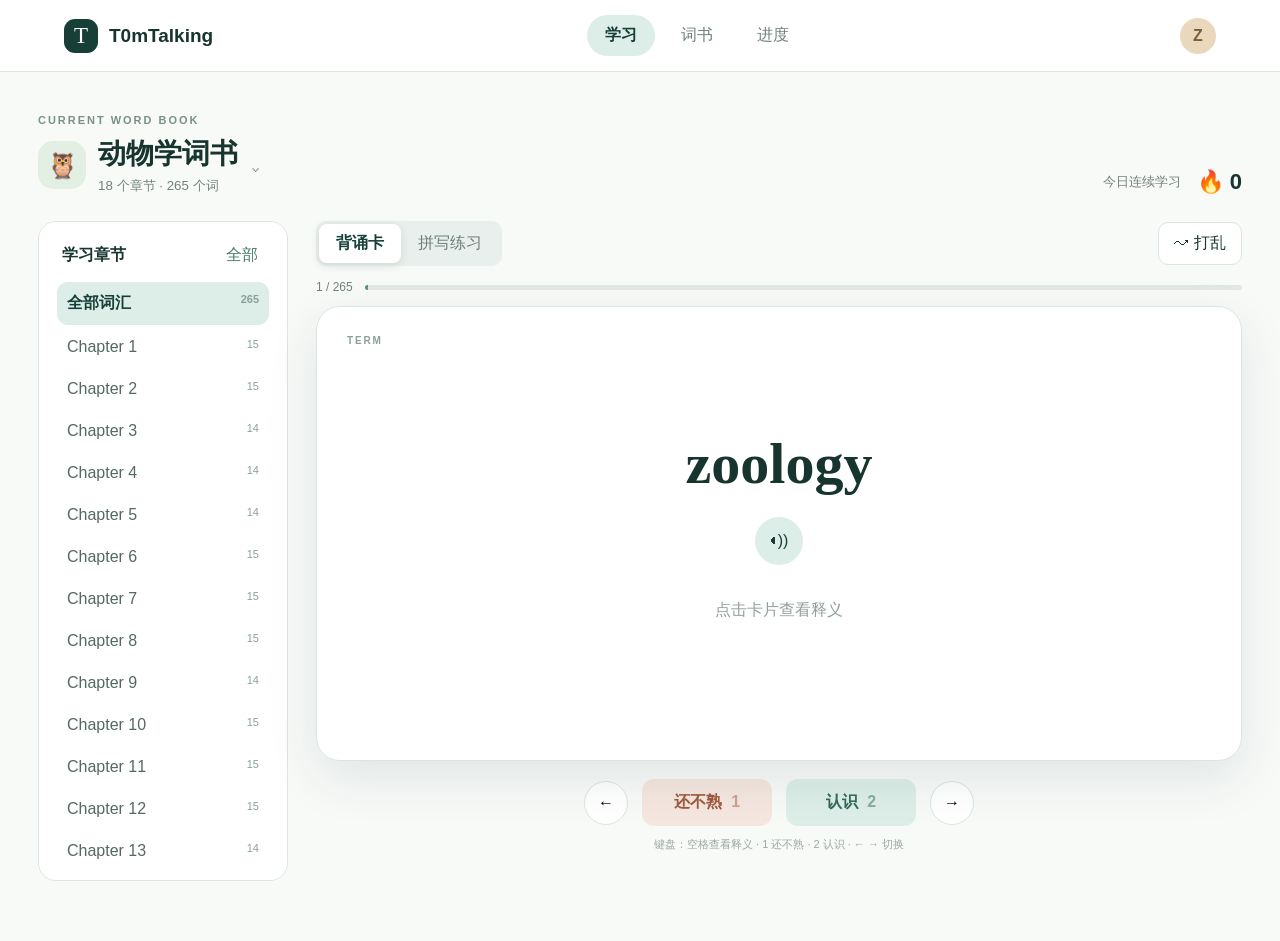
==== word-recite/T0mTalk.html @ 633a72b2 "Add files via upload" ====
<!doctype html>
<html lang="zh-CN">
<head>
  <meta charset="UTF-8">
  <meta name="viewport" content="width=device-width, initial-scale=1.0">
  <meta name="theme-color" content="#153c35">
  <title>T0mTalking · 动物学词书</title>
  <link rel="stylesheet" href="styles.css">
</head>
<body>
  <header class="topbar">
    <a class="brand" href="#" aria-label="T0mTalking 首页"><span>T</span><b>T0mTalking</b></a>
    <nav aria-label="主导航">
      <button class="nav-link active" data-page="study">学习</button>
      <button class="nav-link" data-page="books">词书</button>
      <button class="nav-link" data-page="progress">进度</button>
    </nav>
    <button class="profile" aria-label="学习者头像">Z</button>
  </header>

  <main>
    <section id="studyPage" class="page active">
      <div class="study-head">
        <div>
          <p class="eyebrow">CURRENT WORD BOOK</p>
          <button id="bookSwitcher" class="book-switcher"><span id="bookIcon">🦉</span><span><b id="bookName"></b><small id="bookMeta"></small></span><i>⌄</i></button>
          <div id="switcherMenu" class="switcher-menu"></div>
        </div>
        <div class="streak"><span>今日连续学习</span><strong><i>🔥</i> <span id="todayCount">0</span></strong></div>
      </div>

      <div class="study-layout">
        <aside class="chapters-panel">
          <div class="panel-title"><b>学习章节</b><button id="selectAll">全部</button></div>
          <div id="chapterList"></div>
        </aside>

        <section class="practice">
          <div class="practice-bar">
            <div class="tabs"><button class="active" data-mode="flash">背诵卡</button><button data-mode="spell">拼写练习</button></div>
            <button id="shuffle" class="soft-button">↝ 打乱</button>
          </div>
          <div class="session-progress"><span id="sessionLabel">1 / 1</span><div><i id="sessionBar"></i></div></div>

          <article id="flashCard" class="word-card" tabindex="0" aria-label="单词卡，点击查看或收起释义">
            <div class="card-front">
              <span class="card-label">TERM</span>
              <h1 id="flashTerm"></h1>
              <button id="speakButton" class="sound" aria-label="朗读单词">◖))</button>
              <p>点击卡片查看释义</p>
            </div>
            <div class="card-back">
              <span class="card-label">MEANING</span>
              <h2 id="flashMeaning"></h2>
              <p id="flashNote"></p>
              <small id="flashChapter"></small>
            </div>
          </article>

          <article id="spellCard" class="spell-card" hidden>
            <span class="card-label">SPELL THE TERM</span>
            <h2 id="spellMeaning"></h2>
            <p id="spellHint"></p>
            <label for="spellInput">请输入英文单词或术语</label>
            <input id="spellInput" autocomplete="off" spellcheck="false" placeholder="Type your answer...">
            <div id="spellFeedback" class="feedback"></div>
            <button id="checkSpell" class="primary">检查答案</button>
          </article>

          <div class="card-actions">
            <button id="prevWord" class="round" aria-label="上一个">←</button>
            <button id="againWord" class="result again">还不熟 <span>1</span></button>
            <button id="knownWord" class="result known">认识 <span>2</span></button>
            <button id="nextWord" class="round" aria-label="下一个">→</button>
          </div>
          <p class="keyboard-tip">键盘：空格查看释义 · 1 还不熟 · 2 认识 · ← → 切换</p>
        </section>
      </div>
    </section>

    <section id="booksPage" class="page narrow">
      <div class="page-heading"><div><p class="eyebrow">WORD BOOK LIBRARY</p><h1>我的词书</h1><p>创建自己的词书，或随时切换回动物学词书。</p></div><button id="openAddBook" class="primary">＋ 新增词书</button></div>
      <div id="bookGrid" class="book-grid"></div>
    </section>

    <section id="progressPage" class="page narrow">
      <div class="page-heading"><div><p class="eyebrow">LEARNING OVERVIEW</p><h1>学习进度</h1><p>所有记录仅保存在你的浏览器中。</p></div></div>
      <div class="stats-grid"><article><span>已认识</span><strong id="knownStat">0</strong></article><article><span>待巩固</span><strong id="againStat">0</strong></article><article><span>今日练习</span><strong id="todayStat">0</strong></article></div>
      <div class="progress-card"><h2>词书掌握情况</h2><div id="bookProgress"></div></div>
    </section>
  </main>

  <dialog id="addBookDialog">
    <form id="addBookForm" method="dialog">
      <div class="dialog-head"><div><p class="eyebrow">NEW WORD BOOK</p><h2>新增词书</h2></div><button type="button" id="closeDialog" class="close">×</button></div>
      <label>词书名称<input name="name" required maxlength="30" placeholder="例如：细胞生物学"></label>
      <label>简介<input name="description" maxlength="60" placeholder="一句话描述这本词书"></label>
      <label>词汇内容 <small>每行一个：英文 | 中文 | 提示（提示可省略）</small><textarea name="words" required rows="10" placeholder="mitosis | 有丝分裂 | nuclear division\nmeiosis | 减数分裂"></textarea></label>
      <label>或从文件导入 <small>支持 TXT、CSV、JSON；文件内容会填入上方并可继续修改</small><span class="file-line"><input id="importFile" type="file" accept=".txt,.csv,.json,text/plain,text/csv,application/json"></span></label>
      <div class="dialog-actions"><button type="button" id="cancelDialog" class="soft-button">取消</button><button class="primary" value="default">创建词书</button></div>
    </form>
  </dialog>
  <div id="toast" role="status"></div>
  <script src="vocabulary.js"></script>
  <script src="app.js"></script>
</body>
</html>
---- word-recite/styles.css ----
:root{--ink:#18342f;--muted:#71817d;--green:#173f38;--mint:#dceee7;--pale:#f4f8f5;--line:#dce6e1;--white:#fff;--orange:#e78947;--red:#c56b62;--shadow:0 18px 50px rgba(24,52,47,.1)}
*{box-sizing:border-box}body{margin:0;background:#f8faf8;color:var(--ink);font-family:Inter,"PingFang SC","Microsoft YaHei",sans-serif}.topbar{height:72px;padding:0 max(5vw,24px);display:flex;align-items:center;justify-content:space-between;border-bottom:1px solid var(--line);background:rgba(255,255,255,.92);position:sticky;top:0;z-index:20;backdrop-filter:blur(12px)}button,input,textarea{font:inherit}.brand{display:flex;align-items:center;gap:11px;text-decoration:none;color:var(--ink);font-size:19px}.brand span{width:34px;height:34px;display:grid;place-items:center;background:var(--green);color:#fff;border-radius:11px;font-family:Georgia;font-size:23px}.topbar nav{display:flex;gap:8px}.nav-link{border:0;background:transparent;color:var(--muted);padding:10px 18px;border-radius:99px;cursor:pointer}.nav-link:hover,.nav-link.active{background:var(--mint);color:var(--green);font-weight:700}.profile{border:0;background:#ead8bc;color:#785d3b;width:36px;height:36px;border-radius:50%;font-weight:800}.page{display:none}.page.active{display:block}.narrow{max-width:1120px;margin:auto;padding:55px 28px}.study-head{max-width:1260px;margin:auto;padding:42px 28px 26px;display:flex;justify-content:space-between;align-items:end}.eyebrow{margin:0 0 9px;font-size:11px;letter-spacing:.18em;font-weight:800;color:#799088}.book-switcher{position:relative;border:0;background:transparent;padding:0;display:flex;align-items:center;gap:12px;color:var(--ink);cursor:pointer;text-align:left}.book-switcher>span:first-child{width:48px;height:48px;border-radius:15px;background:#e4efe4;display:grid;place-items:center;font-size:25px}.book-switcher b{display:block;font-family:Georgia,"Noto Serif SC",serif;font-size:28px}.book-switcher small{display:block;color:var(--muted);margin-top:4px}.book-switcher i{font-style:normal;color:var(--muted);font-size:20px}.switcher-menu{position:absolute;top:150px;left:max(5vw,28px);width:320px;background:#fff;border:1px solid var(--line);box-shadow:var(--shadow);border-radius:16px;padding:8px;z-index:10;display:none}.switcher-menu.open{display:block}.switcher-menu button{width:100%;border:0;background:transparent;padding:12px;border-radius:11px;display:flex;gap:10px;text-align:left;cursor:pointer}.switcher-menu button:hover{background:var(--pale)}.switcher-menu span{font-size:22px}.switcher-menu b,.switcher-menu small{display:block}.switcher-menu small{color:var(--muted);margin-top:3px}.streak{display:flex;align-items:center;gap:16px;color:var(--muted);font-size:13px}.streak strong{font-size:22px;color:var(--ink)}.streak i{font-style:normal}.study-layout{max-width:1260px;margin:auto;padding:0 28px 60px;display:grid;grid-template-columns:250px 1fr;gap:28px}.chapters-panel{background:#fff;border:1px solid var(--line);border-radius:18px;padding:18px;height:fit-content;max-height:660px;overflow:auto}.panel-title{display:flex;justify-content:space-between;align-items:center;padding:4px 5px 13px}.panel-title button{border:0;background:transparent;color:#4a7b6e;cursor:pointer}.chapter-button{width:100%;border:0;background:transparent;border-radius:11px;padding:11px 10px;margin:2px 0;display:flex;gap:9px;text-align:left;cursor:pointer;color:#556964}.chapter-button:hover{background:var(--pale)}.chapter-button.active{background:var(--mint);color:var(--green);font-weight:700}.chapter-button span{margin-left:auto;font-size:11px;color:#8ca09a}.practice{min-width:0}.practice-bar{display:flex;justify-content:space-between;align-items:center;margin-bottom:14px}.tabs{display:flex;background:#e9efec;border-radius:10px;padding:3px}.tabs button{border:0;background:transparent;padding:9px 17px;border-radius:8px;color:#6d7e79;cursor:pointer}.tabs button.active{background:#fff;color:var(--green);box-shadow:0 2px 8px #cfd8d3;font-weight:700}.soft-button{border:1px solid var(--line);background:#fff;color:var(--ink);border-radius:10px;padding:10px 15px;cursor:pointer}.session-progress{display:flex;align-items:center;gap:12px;color:var(--muted);font-size:12px;margin-bottom:12px}.session-progress>div{height:5px;background:#e1e8e4;border-radius:9px;flex:1;overflow:hidden}.session-progress i{display:block;height:100%;width:0;background:#5e9484;transition:.3s}.word-card,.spell-card{height:455px;border:1px solid var(--line);border-radius:24px;background:#fff;box-shadow:var(--shadow);padding:42px;position:relative}.word-card{cursor:pointer;transform-style:preserve-3d;transition:transform .55s}.word-card.flipped{transform:rotateY(180deg)}.card-front,.card-back{position:absolute;inset:0;padding:42px;backface-visibility:hidden;display:flex;flex-direction:column;align-items:center;justify-content:center;text-align:center}.card-back{transform:rotateY(180deg);background:linear-gradient(145deg,#173f38,#285e53);color:#fff;border-radius:23px}.card-label{position:absolute;top:28px;left:30px;font-size:10px;letter-spacing:.18em;font-weight:800;color:#8ca09a}.card-back .card-label{color:#b9d4ca}.card-front h1{font:700 clamp(32px,5vw,58px) Georgia,serif;margin:0 0 20px}.card-front p{color:#93a09c;margin-top:35px}.sound{border:0;background:var(--mint);color:var(--green);width:48px;height:48px;border-radius:50%;cursor:pointer}.card-back h2{font-size:34px;margin:0 0 22px}.card-back p{max-width:650px;color:#d1e2dc;line-height:1.75}.card-back small{margin-top:25px;color:#a9c8bd}.spell-card{text-align:center;display:flex;flex-direction:column;align-items:center;justify-content:center}.spell-card[hidden]{display:none}.spell-card h2{font-size:34px;margin:0 0 12px}.spell-card>p{color:var(--muted);max-width:630px}.spell-card label{font-size:12px;color:var(--muted);margin:30px 0 8px}.spell-card input{width:min(520px,90%);font-size:25px;text-align:center;border:0;border-bottom:2px solid #a8beb6;padding:12px;outline:0;color:var(--green)}.spell-card input:focus{border-color:var(--green)}.primary{border:0;background:var(--green);color:#fff;border-radius:11px;padding:12px 20px;font-weight:700;cursor:pointer}.spell-card .primary{margin-top:20px}.feedback{min-height:26px;margin-top:13px;font-weight:700}.feedback.good{color:#32745f}.feedback.bad{color:var(--red)}.card-actions{display:flex;justify-content:center;align-items:center;gap:14px;margin-top:18px}.round{border:1px solid var(--line);background:#fff;width:44px;height:44px;border-radius:50%;cursor:pointer}.result{border:0;border-radius:12px;padding:13px 24px;min-width:130px;cursor:pointer;font-weight:700}.result span{opacity:.5;margin-left:5px}.again{background:#f5e7df;color:#9e5b3e}.known{background:var(--mint);color:#30695b}.keyboard-tip{text-align:center;font-size:11px;color:#9ba7a3}.page-heading{display:flex;justify-content:space-between;align-items:end;margin-bottom:30px}.page-heading h1{font:700 42px Georgia,"Noto Serif SC",serif;margin:0 0 7px}.page-heading>div>p:last-child{color:var(--muted)}.book-grid{display:grid;grid-template-columns:repeat(auto-fill,minmax(265px,1fr));gap:18px}.book-item{background:#fff;border:1px solid var(--line);border-radius:18px;padding:22px}.book-item .book-icon{font-size:31px}.book-item h3{font-size:21px;margin:18px 0 6px}.book-item p{color:var(--muted);font-size:13px;min-height:38px}.book-item footer{display:flex;justify-content:space-between;align-items:center;margin-top:20px}.book-item footer span{font-size:12px;color:var(--muted)}.book-item footer div{display:flex;gap:6px}.book-item button{border:0;background:var(--pale);padding:8px 11px;border-radius:8px;cursor:pointer}.book-item button.use{background:var(--mint);color:var(--green);font-weight:700}.book-item button.delete{color:var(--red)}.stats-grid{display:grid;grid-template-columns:repeat(3,1fr);gap:16px}.stats-grid article,.progress-card{background:#fff;border:1px solid var(--line);border-radius:18px;padding:24px}.stats-grid span{color:var(--muted)}.stats-grid strong{font:700 40px Georgia;display:block;margin-top:12px}.progress-card{margin-top:18px}.progress-row{margin:20px 0}.progress-row header{display:flex;justify-content:space-between;font-size:13px;margin-bottom:8px}.progress-track{height:9px;background:#e8efeb;border-radius:9px;overflow:hidden}.progress-track i{display:block;height:100%;background:#5e9484}.progress-card .empty{color:var(--muted)}dialog{border:0;border-radius:20px;padding:0;width:min(600px,92vw);box-shadow:0 30px 90px #173f3840}dialog::backdrop{background:#173f3866;backdrop-filter:blur(3px)}dialog form{padding:28px}.dialog-head{display:flex;justify-content:space-between}.dialog-head h2{font:700 30px Georgia,"Noto Serif SC";margin:0}.close{border:0;background:var(--pale);font-size:23px;width:38px;height:38px;border-radius:50%;cursor:pointer}dialog label{display:block;font-size:13px;font-weight:700;margin-top:19px}dialog label small{display:block;color:var(--muted);font-weight:400;margin:5px 0}dialog input,dialog textarea{display:block;width:100%;border:1px solid var(--line);border-radius:10px;padding:11px;margin-top:7px;outline:0}dialog textarea{resize:vertical;line-height:1.5}.file-line{display:flex;align-items:center;gap:10px;margin-top:9px}.file-line input{margin:0;padding:8px;font-weight:400}.dialog-actions{display:flex;justify-content:flex-end;gap:9px;margin-top:22px}#toast{position:fixed;bottom:25px;left:50%;transform:translate(-50%,30px);opacity:0;background:var(--green);color:#fff;padding:11px 18px;border-radius:10px;transition:.25s;z-index:50}#toast.show{opacity:1;transform:translate(-50%,0)}
@media(max-width:780px){.topbar{padding:0 16px}.brand b{display:none}.topbar nav{gap:0}.nav-link{padding:9px 12px}.study-head{padding:25px 18px 18px}.streak>span{display:none}.study-layout{grid-template-columns:1fr;padding:0 16px 35px}.chapters-panel{max-height:none;overflow:auto;display:flex;gap:5px;padding:9px}.panel-title{display:none}#chapterList{display:flex;gap:5px}.chapter-button{width:auto;min-width:115px}.word-card,.spell-card{height:400px;padding:24px}.card-front,.card-back{padding:28px}.page-heading{align-items:flex-start;gap:20px}.page-heading h1{font-size:34px}.stats-grid{grid-template-columns:1fr}.narrow{padding:35px 18px}.keyboard-tip{display:none}}

/* Reduced-motion meaning reveal: a quiet cross-fade replaces the 3D card flip. */
.word-card{transform:none;transform-style:flat;transition:box-shadow .25s ease,border-color .25s ease;overflow:hidden}
.word-card:hover{border-color:#bfd2ca;box-shadow:0 20px 55px rgba(24,52,47,.13)}
.word-card.revealed{transform:none;border-color:#9cbcaf}
.card-front,.card-back{transform:none;transition:opacity .22s ease,visibility .22s ease;backface-visibility:visible}
.card-front{opacity:1;visibility:visible}
.card-back{opacity:0;visibility:hidden;pointer-events:none}
.word-card.revealed .card-front{opacity:0;visibility:hidden;pointer-events:none}
.word-card.revealed .card-back{opacity:1;visibility:visible;pointer-events:auto}
@media(prefers-reduced-motion:reduce){.word-card,.card-front,.card-back{transition:none}}
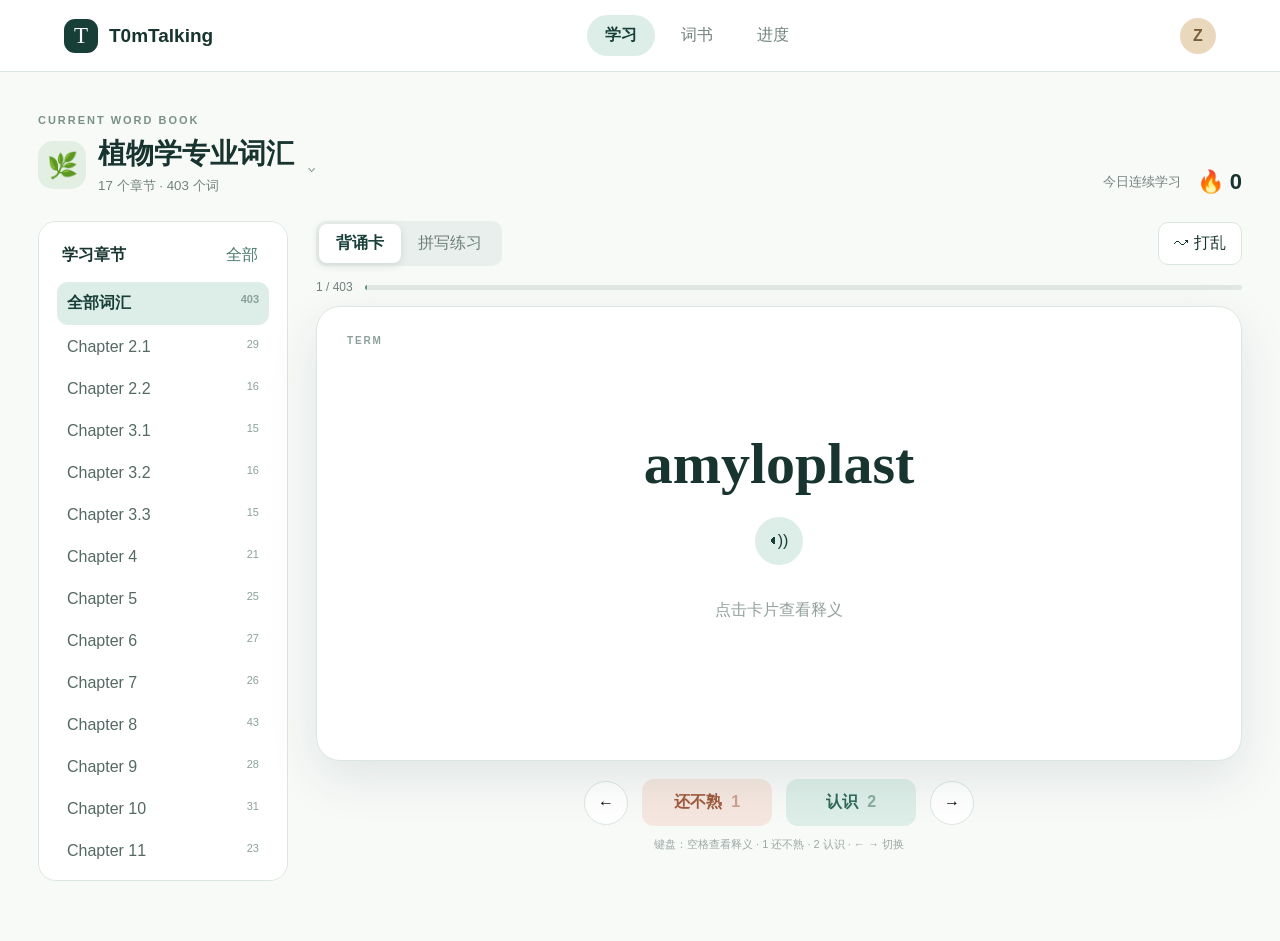
==== commit 3d19886b: "Add files via upload" ====
--- a/word-recite/T0mTalk.html
+++ b/word-recite/T0mTalk.html
@@ -4,7 +4,7 @@
   <meta charset="UTF-8">
   <meta name="viewport" content="width=device-width, initial-scale=1.0">
   <meta name="theme-color" content="#153c35">
-  <title>T0mTalking · 动物学词书</title>
+  <title>T0mTalking · 植物学专业词汇</title>
   <link rel="stylesheet" href="styles.css">
 </head>
 <body>
@@ -87,6 +87,10 @@
       <div class="page-heading"><div><p class="eyebrow">LEARNING OVERVIEW</p><h1>学习进度</h1><p>所有记录仅保存在你的浏览器中。</p></div></div>
       <div class="stats-grid"><article><span>已认识</span><strong id="knownStat">0</strong></article><article><span>待巩固</span><strong id="againStat">0</strong></article><article><span>今日练习</span><strong id="todayStat">0</strong></article></div>
       <div class="progress-card"><h2>词书掌握情况</h2><div id="bookProgress"></div></div>
+      <div class="review-columns">
+        <section class="progress-card review-card"><div class="review-title"><div><p class="eyebrow">SPELLING MISTAKES</p><h2>拼错的单词</h2></div><span id="mistakeCount">0</span></div><div id="mistakeHistory"></div></section>
+        <section class="progress-card review-card"><div class="review-title"><div><p class="eyebrow">NEEDS REVIEW</p><h2>待巩固词汇</h2></div><span id="reviewCount">0</span></div><div id="reviewHistory"></div></section>
+      </div>
     </section>
   </main>
 
--- a/word-recite/styles.css
+++ b/word-recite/styles.css
@@ -12,3 +12,6 @@
 .word-card.revealed .card-front{opacity:0;visibility:hidden;pointer-events:none}
 .word-card.revealed .card-back{opacity:1;visibility:visible;pointer-events:auto}
 @media(prefers-reduced-motion:reduce){.word-card,.card-front,.card-back{transition:none}}
+
+.review-columns{display:grid;grid-template-columns:1fr 1fr;gap:18px}.review-title{display:flex;align-items:flex-start;justify-content:space-between}.review-title h2{margin:0}.review-title>span{background:var(--pale);color:var(--green);padding:7px 11px;border-radius:99px;font-weight:800}.date-group{margin-top:22px}.date-group>h3{font-size:12px;color:#789087;border-bottom:1px solid var(--line);padding-bottom:8px;margin:0}.review-word{display:grid;grid-template-columns:minmax(115px,1fr) minmax(100px,1fr);gap:8px 14px;padding:13px 3px;border-bottom:1px dashed #e5ebe8}.review-word:last-child{border-bottom:0}.review-word b{overflow-wrap:anywhere}.review-word .meaning{color:var(--muted);font-size:13px}.review-word .attempt{grid-column:1/-1;font-size:12px;color:var(--red);background:#fbf1ed;border-radius:7px;padding:7px 9px}.review-word .book-tag{grid-column:1/-1;font-size:10px;color:#91a19c}.review-empty{color:var(--muted);font-size:13px;padding:18px 0}.spell-card.answered{border-color:#a6c8bc}.spell-card.answered.wrong-answer{border-color:#d8aaa3}.spell-answer{display:block;margin-top:5px;font-size:13px;font-weight:500;color:var(--ink)}
+@media(max-width:780px){.review-columns{grid-template-columns:1fr}.review-word{grid-template-columns:1fr}.review-word .attempt,.review-word .book-tag{grid-column:1}}
